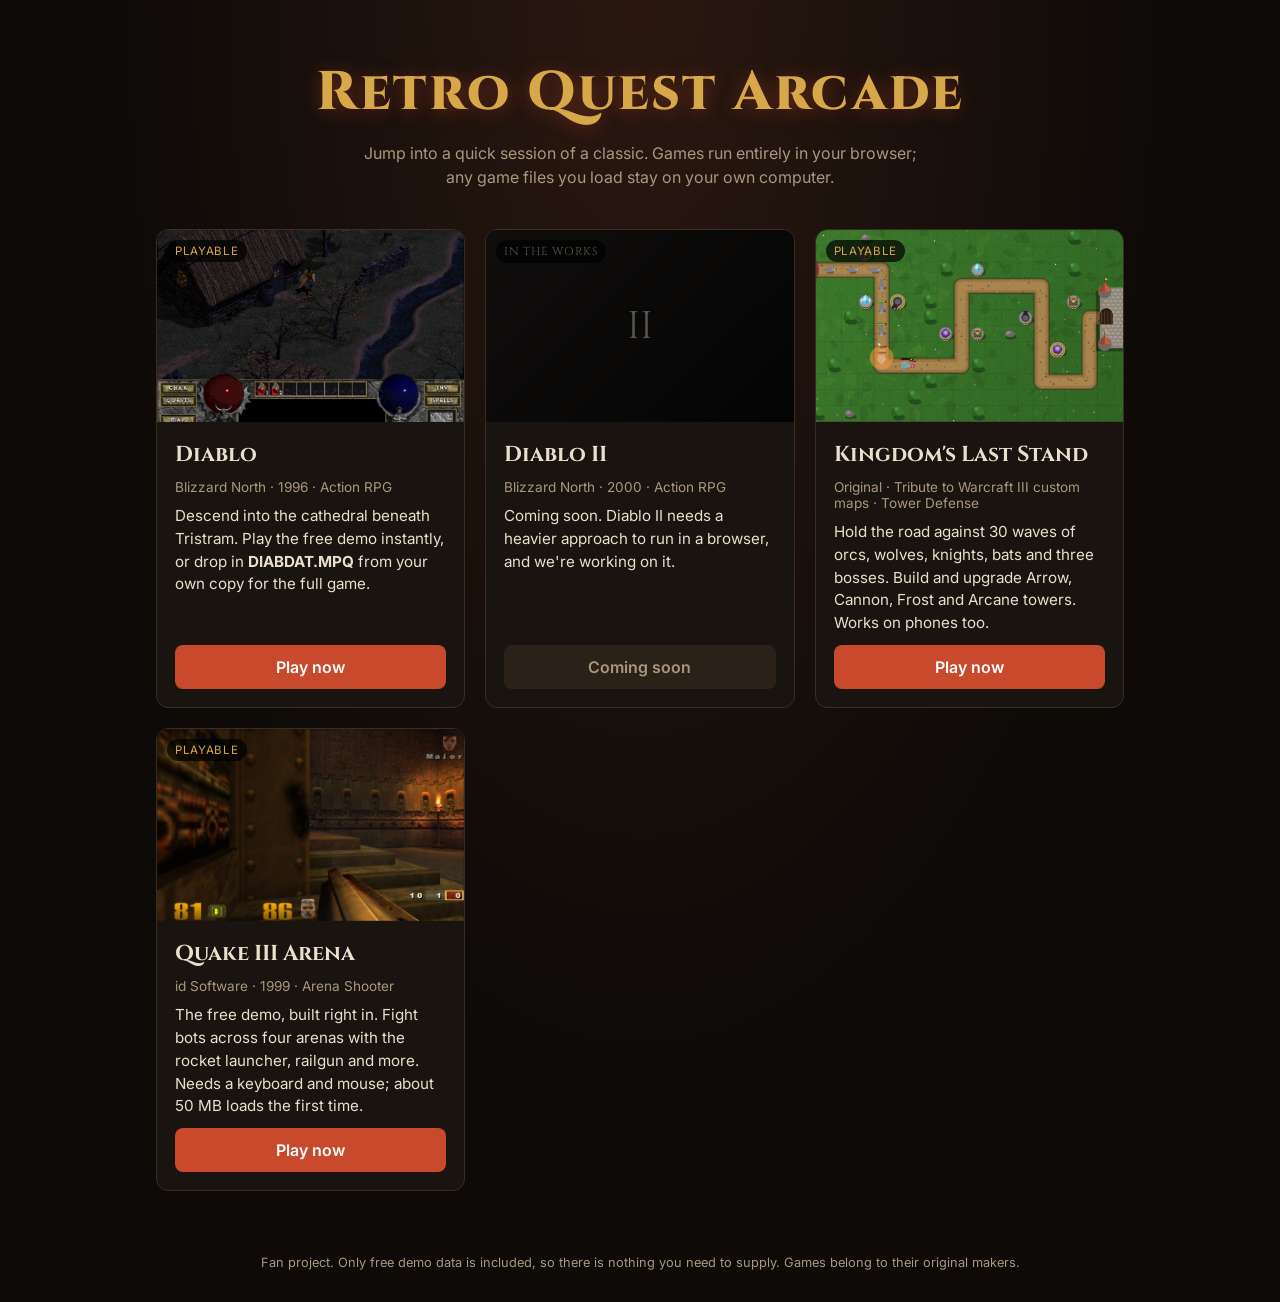
==== index.html @ 94e575d8 "Add Retro Quest Arcade site Landing page plus Diablo (shareware demo), Kingdom's Last Stand (tower d" ====
<!doctype html>
<html lang="en">
<head>
<meta charset="utf-8">
<meta name="viewport" content="width=device-width, initial-scale=1">
<title>Retro Quest Arcade</title>
<link rel="preconnect" href="https://fonts.googleapis.com">
<link href="https://fonts.googleapis.com/css2?family=Cinzel:wght@600;800&family=Inter:wght@400;600&display=swap" rel="stylesheet">
<style>
  :root { --bg:#0d0a08; --panel:#1a1410; --line:#3a2c1f; --text:#eadfcc; --muted:#a8977e; --accent:#c8492c; --gold:#d6a84a; }
  * { box-sizing: border-box; }
  body { margin:0; background:radial-gradient(ellipse at top, #2a1810 0%, var(--bg) 60%); background-color:var(--bg); color:var(--text); font-family:Inter, system-ui, sans-serif; min-height:100vh; }
  header { text-align:center; padding:56px 16px 24px; }
  h1 { font-family:Cinzel, serif; font-weight:800; font-size:clamp(2rem, 6vw, 3.4rem); margin:0; color:var(--gold); letter-spacing:.04em; text-shadow:0 2px 18px rgba(200,73,44,.45); }
  header p { color:var(--muted); max-width:560px; margin:12px auto 0; line-height:1.5; }
  main { max-width:1000px; margin:0 auto; padding:16px 16px 64px; display:grid; gap:20px; grid-template-columns:repeat(auto-fit, minmax(280px, 1fr)); }
  .card { background:var(--panel); border:1px solid var(--line); border-radius:12px; overflow:hidden; display:flex; flex-direction:column; }
  .art { aspect-ratio:16/10; background:#000 center/cover no-repeat; position:relative; }
  .art.locked { filter:grayscale(.8) brightness(.5); display:grid; place-items:center; font-family:Cinzel, serif; font-size:2.4rem; color:var(--gold); background:linear-gradient(135deg,#2b1a12,#0a0705); }
  .tag { position:absolute; top:10px; left:10px; background:rgba(0,0,0,.7); color:var(--gold); font-size:.72rem; padding:4px 8px; border-radius:20px; letter-spacing:.06em; text-transform:uppercase; }
  .body { padding:18px; display:flex; flex-direction:column; gap:10px; flex:1; }
  h2 { font-family:Cinzel, serif; margin:0; font-size:1.35rem; }
  .meta { color:var(--muted); font-size:.85rem; }
  .desc { color:var(--text); font-size:.95rem; line-height:1.5; flex:1; }
  .btn { display:block; text-align:center; padding:12px; border-radius:8px; background:var(--accent); color:#fff; font-weight:600; text-decoration:none; }
  .btn:hover { filter:brightness(1.15); }
  .btn.off { background:#2a2119; color:var(--muted); pointer-events:none; }
  footer { text-align:center; color:var(--muted); font-size:.8rem; padding:0 16px 32px; }
</style>
</head>
<body>
<header>
  <h1>Retro Quest Arcade</h1>
  <p>Jump into a quick session of a classic. Games run entirely in your browser; any game files you load stay on your own computer.</p>
</header>
<main>
  <article class="card">
    <div class="art" style="background-image:url(d1.png)"><span class="tag">Playable</span></div>
    <div class="body">
      <h2>Diablo</h2>
      <div class="meta">Blizzard North · 1996 · Action RPG</div>
      <div class="desc">Descend into the cathedral beneath Tristram. Play the free demo instantly, or drop in <b>DIABDAT.MPQ</b> from your own copy for the full game.</div>
      <a class="btn" href="diablo/">Play now</a>
    </div>
  </article>
  <article class="card">
    <div class="art locked"><span class="tag">In the works</span>II</div>
    <div class="body">
      <h2>Diablo II</h2>
      <div class="meta">Blizzard North · 2000 · Action RPG</div>
      <div class="desc">Coming soon. Diablo II needs a heavier approach to run in a browser, and we're working on it.</div>
      <a class="btn off">Coming soon</a>
    </div>
  </article>
  <article class="card">
    <div class="art" style="background-image:url(tower-defense/screenshot.png)"><span class="tag">Playable</span></div>
    <div class="body">
      <h2>Kingdom's Last Stand</h2>
      <div class="meta">Original · Tribute to Warcraft III custom maps · Tower Defense</div>
      <div class="desc">Hold the road against 30 waves of orcs, wolves, knights, bats and three bosses. Build and upgrade Arrow, Cannon, Frost and Arcane towers. Works on phones too.</div>
      <a class="btn" href="tower-defense/">Play now</a>
    </div>
  </article>
  <article class="card">
    <div class="art" style="background-image:url(q3.jpg)"><span class="tag">Playable</span></div>
    <div class="body">
      <h2>Quake III Arena</h2>
      <div class="meta">id Software · 1999 · Arena Shooter</div>
      <div class="desc">The free demo, built right in. Fight bots across four arenas with the rocket launcher, railgun and more. Needs a keyboard and mouse; about 50 MB loads the first time.</div>
      <a class="btn" href="quake3/">Play now</a>
    </div>
  </article>
</main>
<footer>Fan project. Only free demo data is included, so there is nothing you need to supply. Games belong to their original makers.</footer>
</body>
</html>
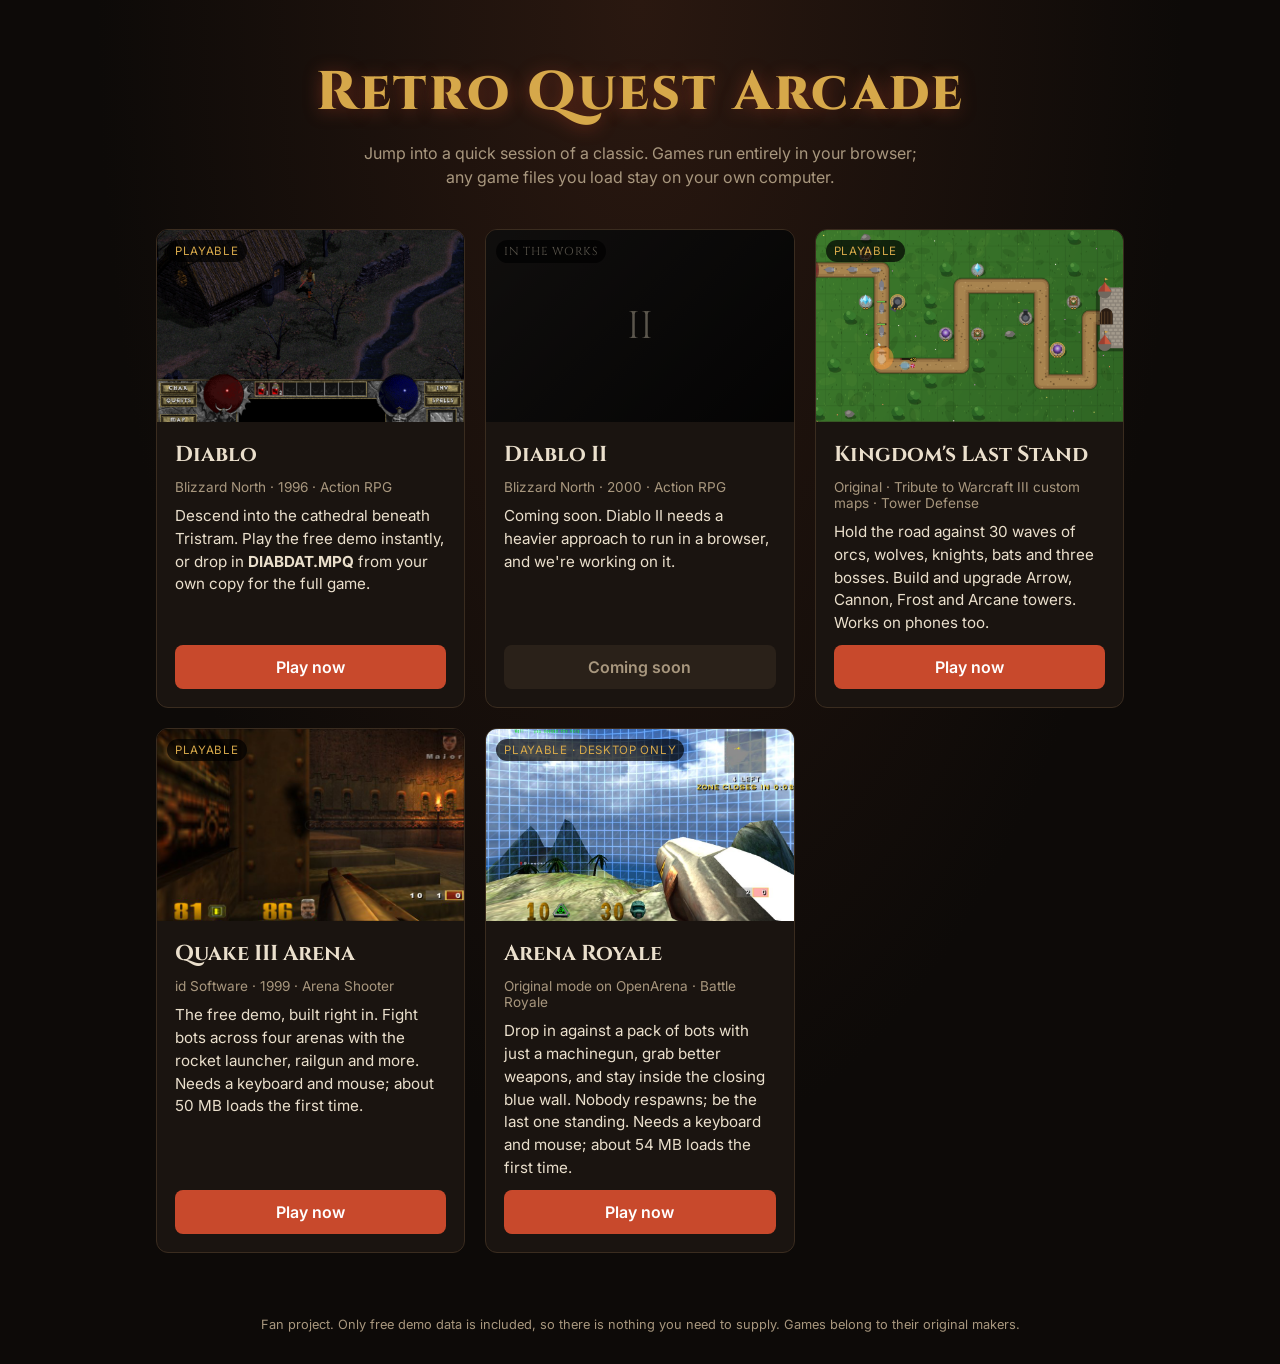
==== commit 2b1c025d: "Add Arena Royale (bots-only battle royale) to the arcade Served from arena-royale/ with its own engi" ====
--- a/index.html
+++ b/index.html
@@ -70,6 +70,15 @@
       <a class="btn" href="quake3/">Play now</a>
     </div>
   </article>
+  <article class="card">
+    <div class="art" style="background-image:url(arena-royale.jpg)"><span class="tag">Playable · Desktop only</span></div>
+    <div class="body">
+      <h2>Arena Royale</h2>
+      <div class="meta">Original mode on OpenArena · Battle Royale</div>
+      <div class="desc">Drop in against a pack of bots with just a machinegun, grab better weapons, and stay inside the closing blue wall. Nobody respawns; be the last one standing. Needs a keyboard and mouse; about 54 MB loads the first time.</div>
+      <a class="btn" href="arena-royale/">Play now</a>
+    </div>
+  </article>
 </main>
 <footer>Fan project. Only free demo data is included, so there is nothing you need to supply. Games belong to their original makers.</footer>
 </body>
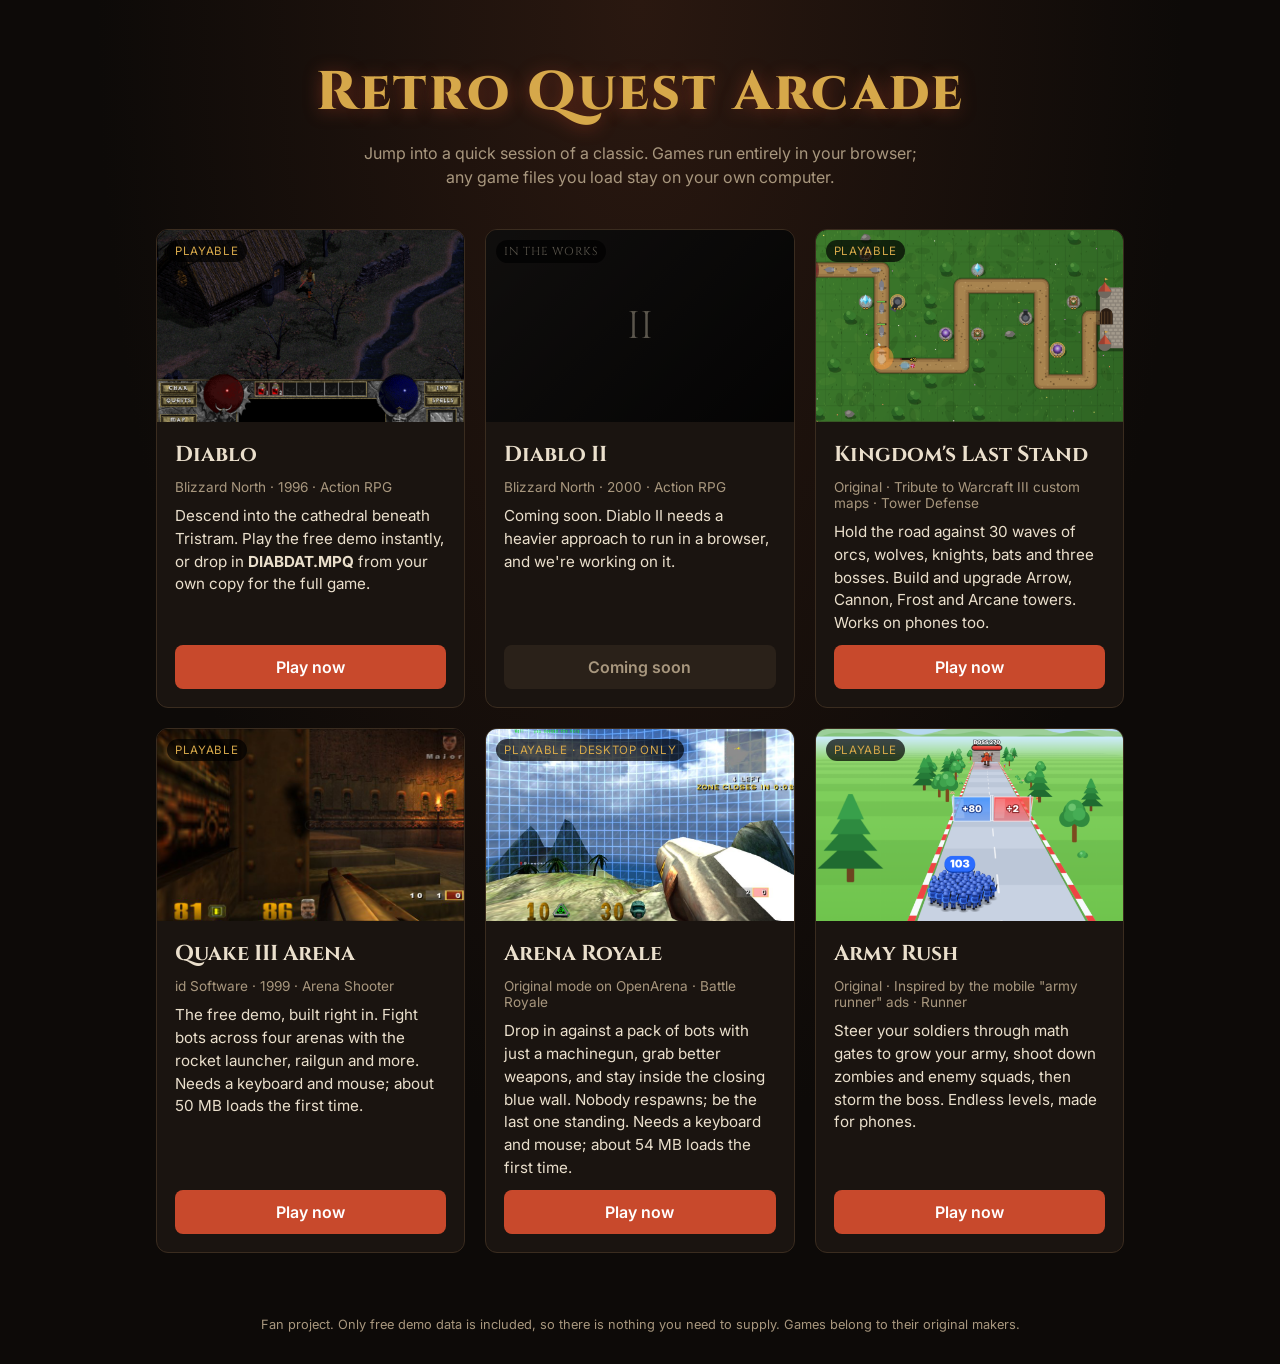
==== commit 71113d8a: "Add Army Rush (army gate runner) to the arcade Co-Authored-By: Claude Opus 5.5 (1M context) <noreply" ====
--- a/index.html
+++ b/index.html
@@ -79,6 +79,15 @@
       <a class="btn" href="arena-royale/">Play now</a>
     </div>
   </article>
+  <article class="card">
+    <div class="art" style="background-image:url(army-rush/screenshot.png)"><span class="tag">Playable</span></div>
+    <div class="body">
+      <h2>Army Rush</h2>
+      <div class="meta">Original · Inspired by the mobile "army runner" ads · Runner</div>
+      <div class="desc">Steer your soldiers through math gates to grow your army, shoot down zombies and enemy squads, then storm the boss. Endless levels, made for phones.</div>
+      <a class="btn" href="army-rush/">Play now</a>
+    </div>
+  </article>
 </main>
 <footer>Fan project. Only free demo data is included, so there is nothing you need to supply. Games belong to their original makers.</footer>
 </body>
